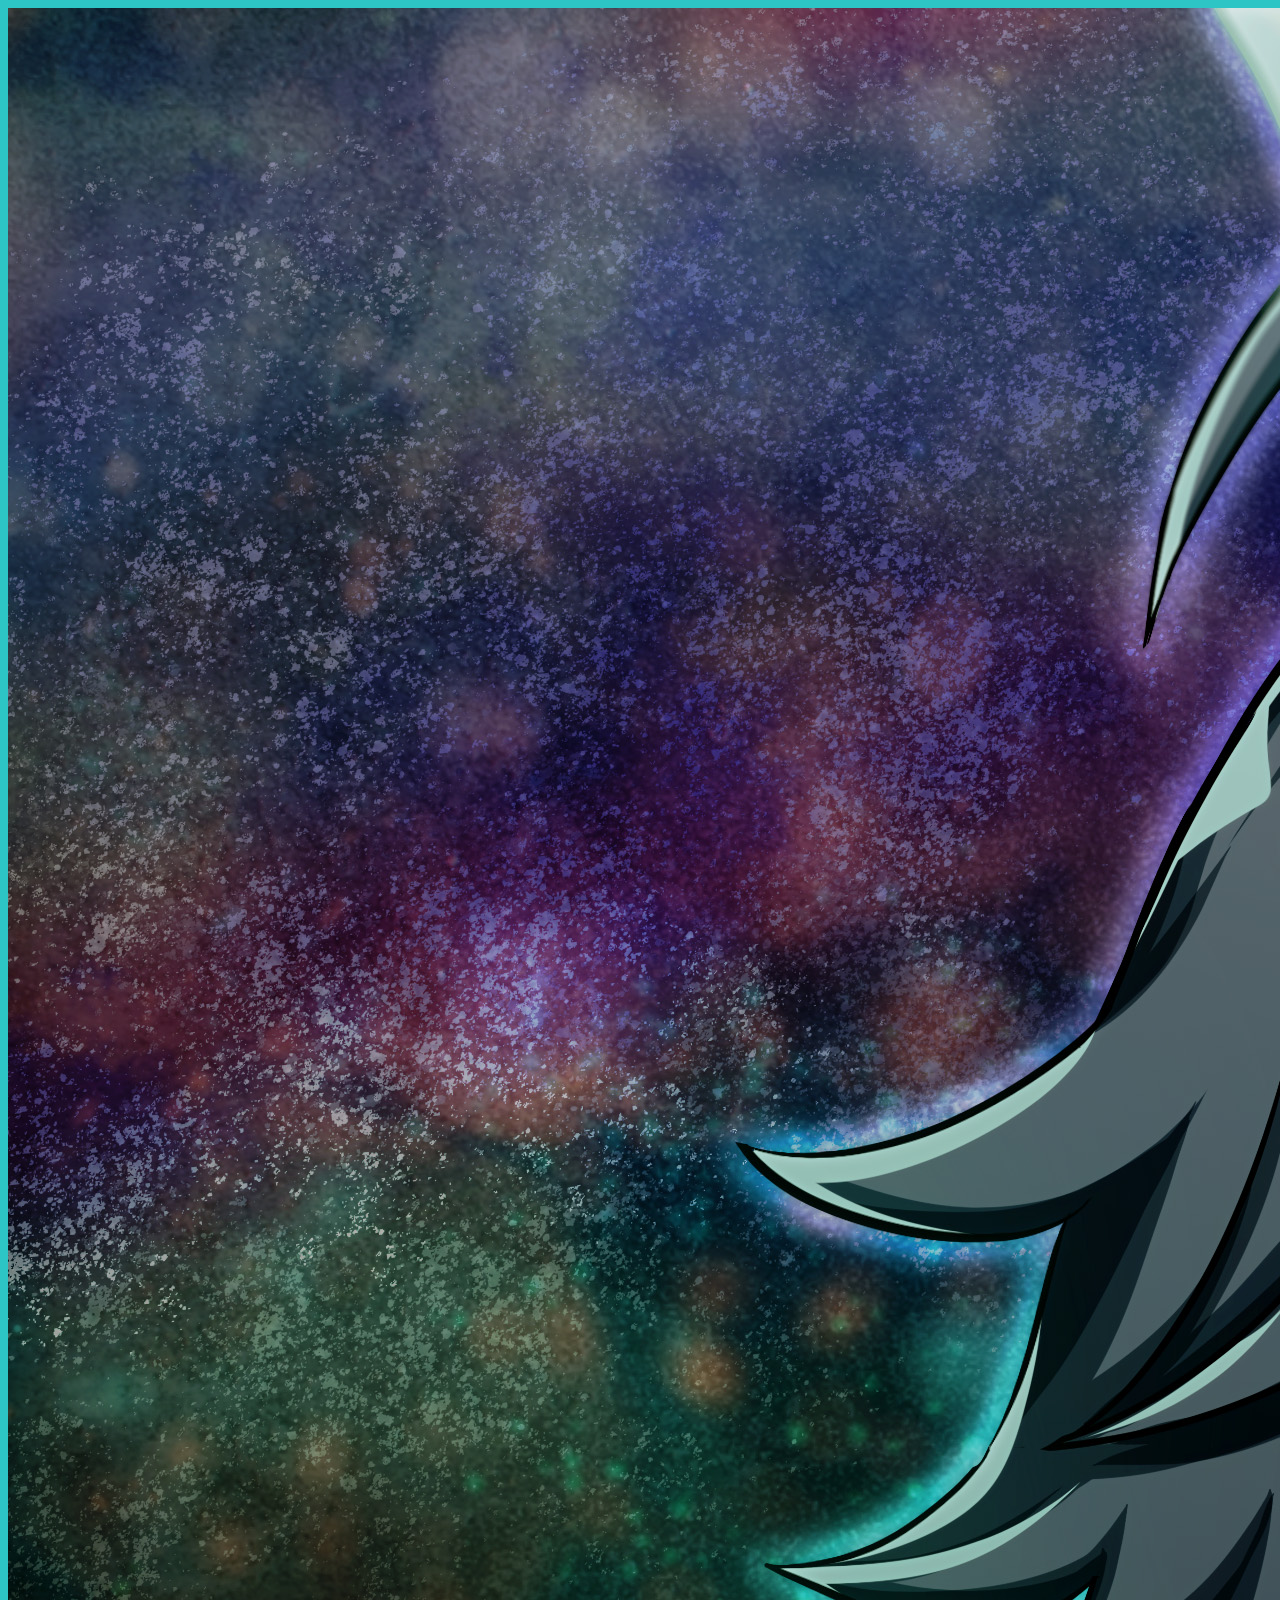
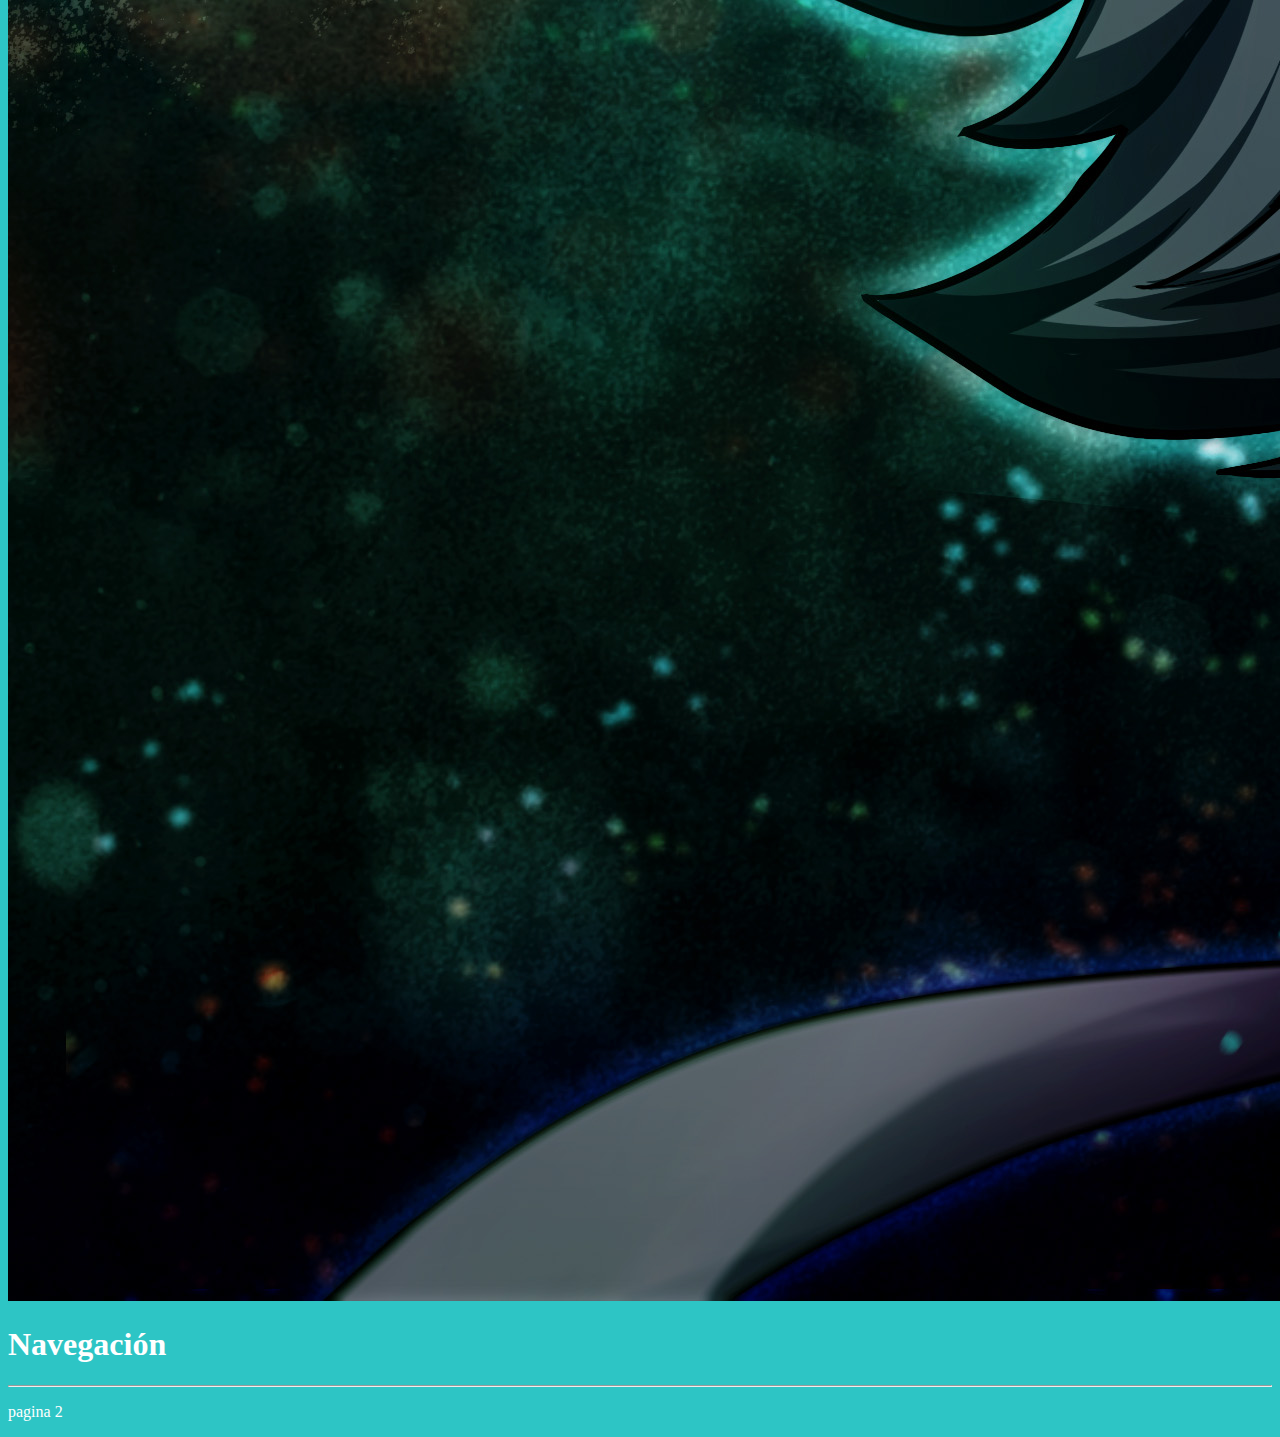
==== pages/page2.html @ 8ed947ae "Initial commit" ====
<!DOCTYPE html>
<html lang="en">
<head>
    <meta charset="UTF-8">
    <meta http-equiv="X-UA-Compatible" content="IE=edge">
    <meta name="viewport" content="width=device-width, initial-scale=1.0">
    <title>Document</title>
    <link rel="stylesheet" href="https://cdn.jsdelivr.net/npm/bootstrap@4.6.0/dist/css/bootstrap.min.css" integrity="sha384-B0vP5xmATw1+K9KRQjQERJvTumQW0nPEzvF6L/Z6nronJ3oUOFUFpCjEUQouq2+l" crossorigin="anonymous">
    <link rel="stylesheet" href="../css/page.css">
</head>
<body>
    <div class="container">
        <img src="../img/xiao.jpg" alt="" class="img-fluid">
        <h1>Navegación</h1>
        <hr>
        <p>
            pagina 2
        </p>
        <a href="../" class="btn btn-primary btn-block"></a>
    </div>
    <script src="../js/app.js">Inicio</script>
</body>
</html>
---- css/page.css ----
body{
    background-color: rgb(45, 197, 197) !important;
    color: #fff;
}
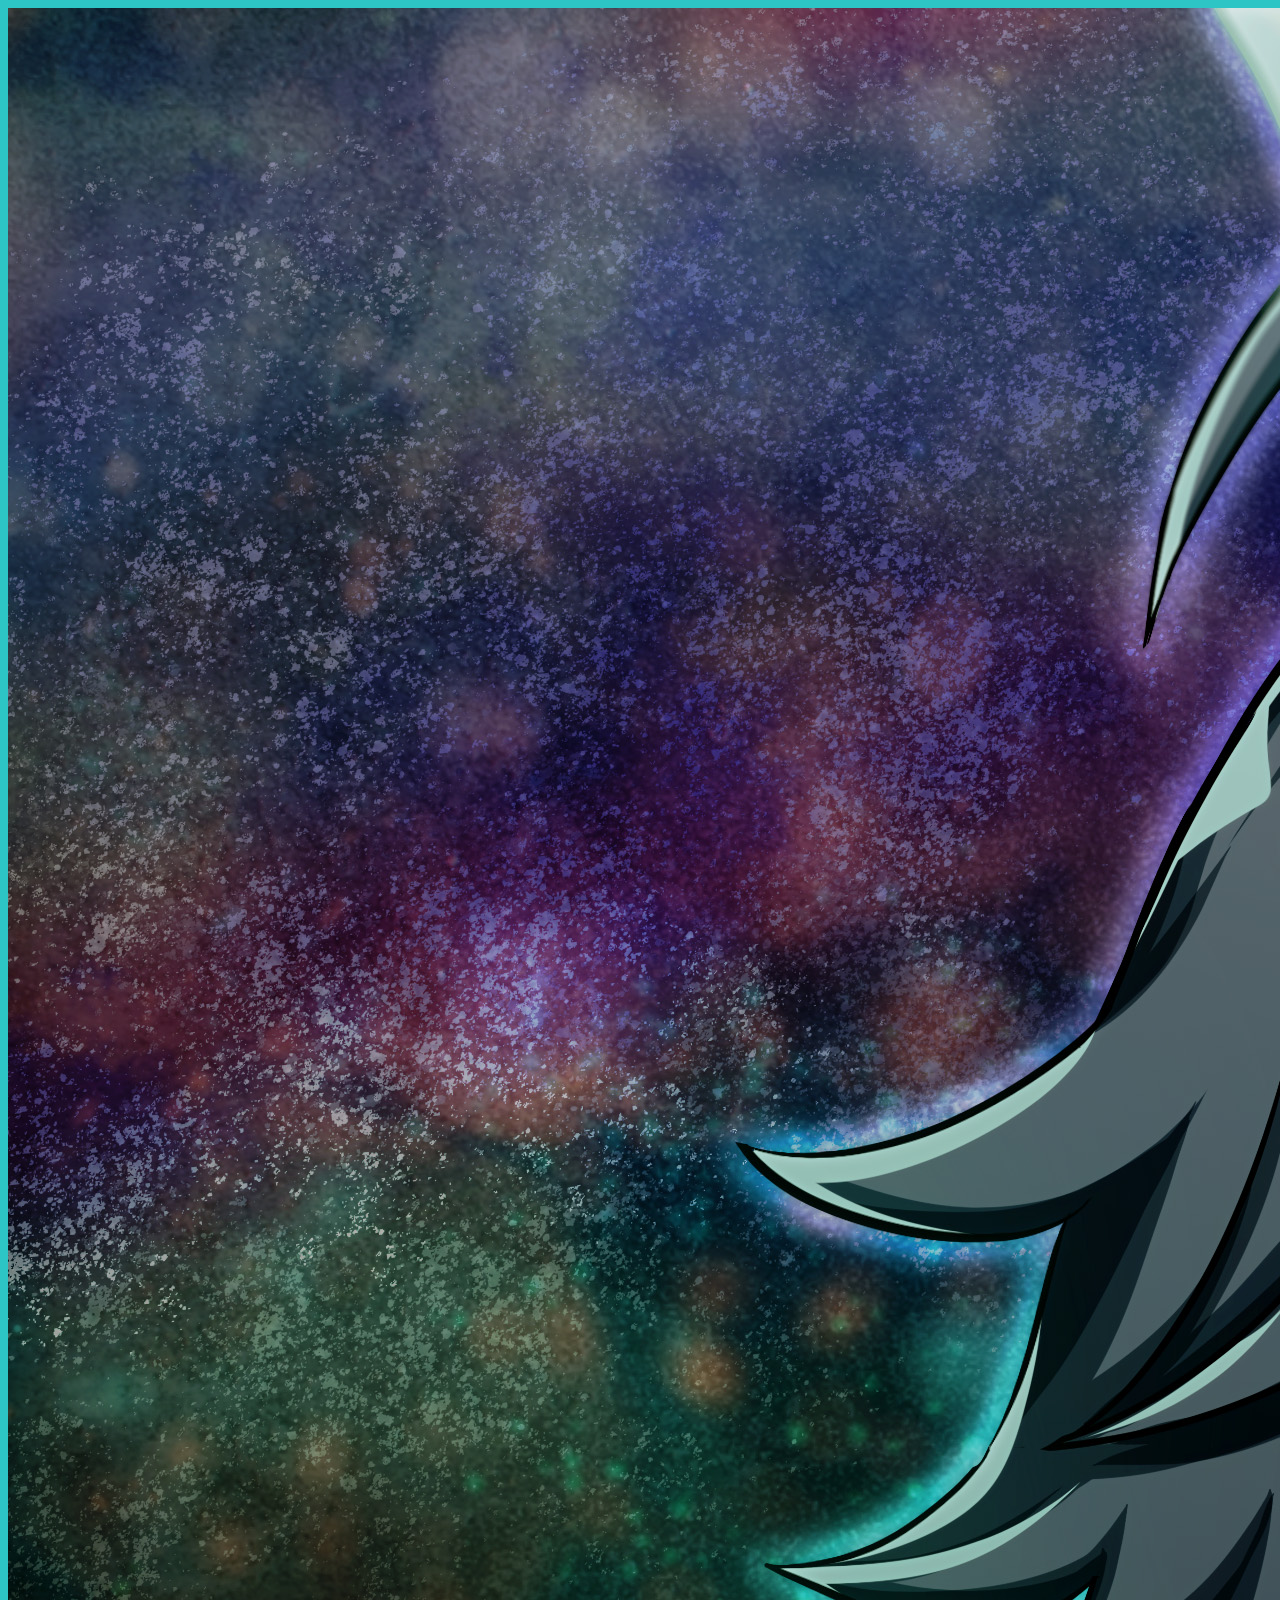
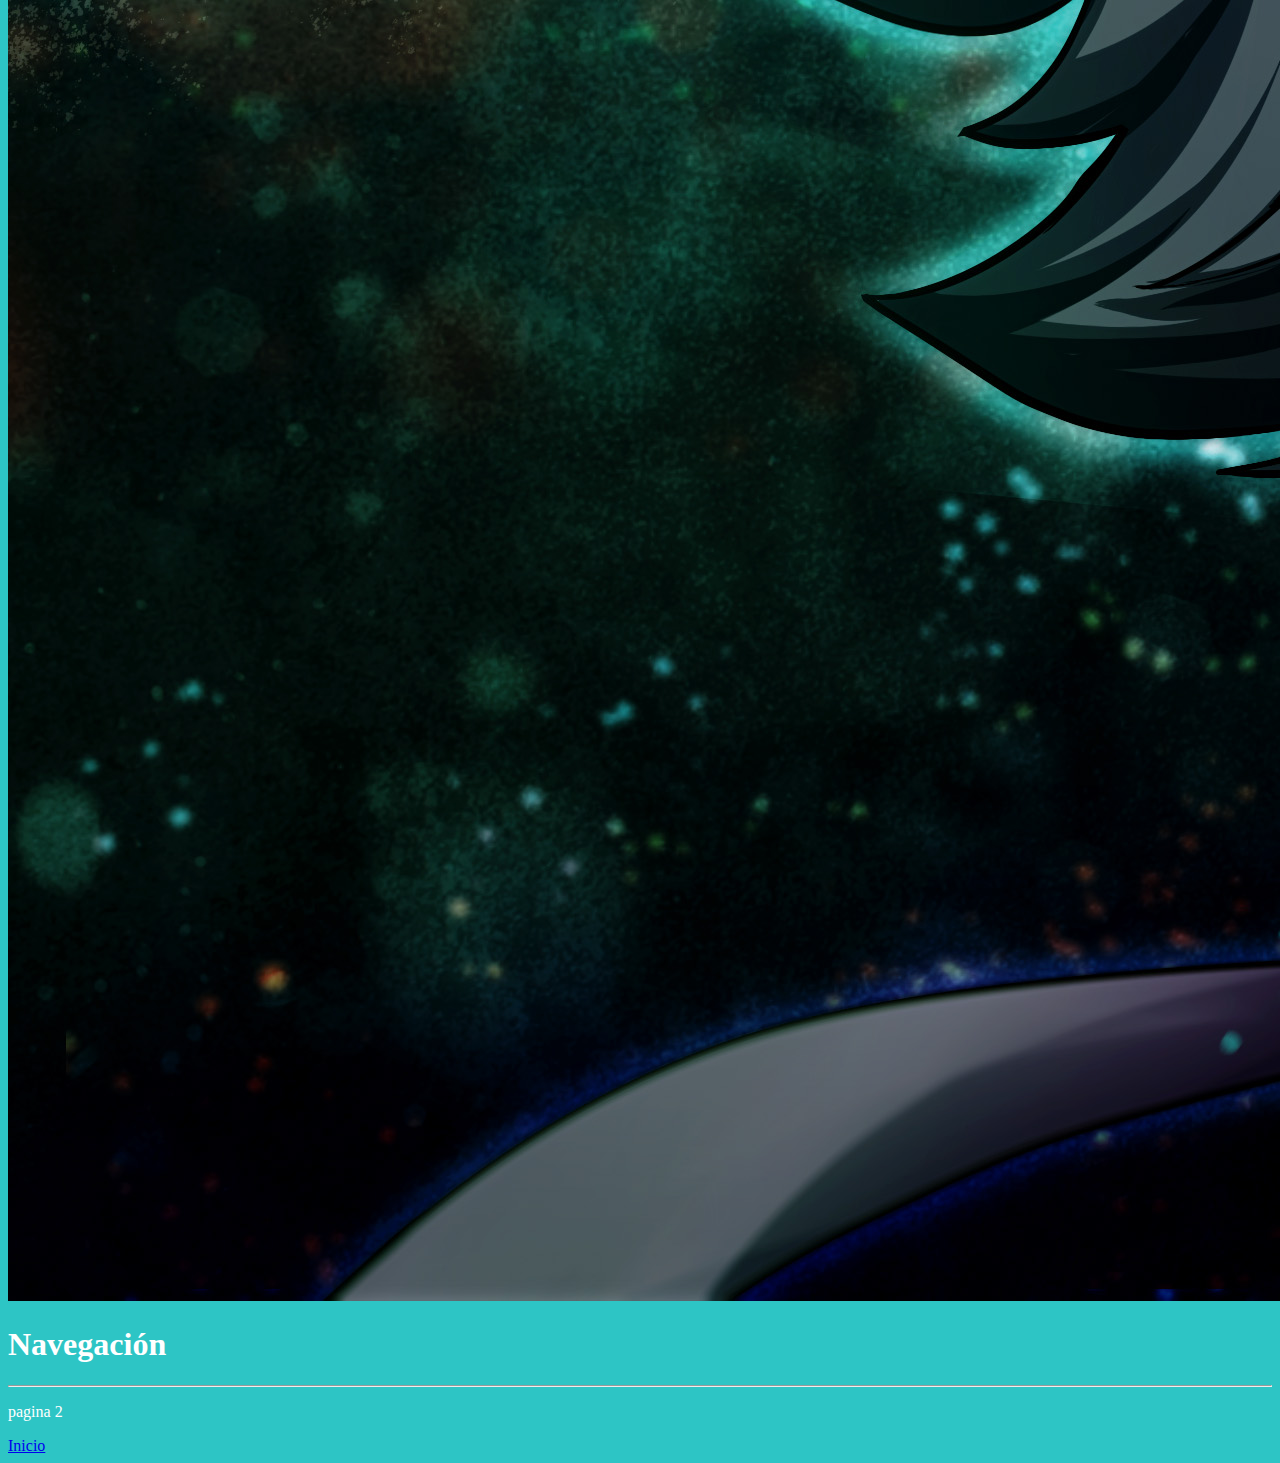
==== commit fda8eea7: "Update page2.html" ====
--- a/pages/page2.html
+++ b/pages/page2.html
@@ -16,8 +16,8 @@
         <p>
             pagina 2
         </p>
-        <a href="../" class="btn btn-primary btn-block"></a>
+        <a href="../" class="btn btn-primary btn-block">Inicio</a>
     </div>
-    <script src="../js/app.js">Inicio</script>
+    <script src="../js/app.js"></script>
 </body>
 </html>